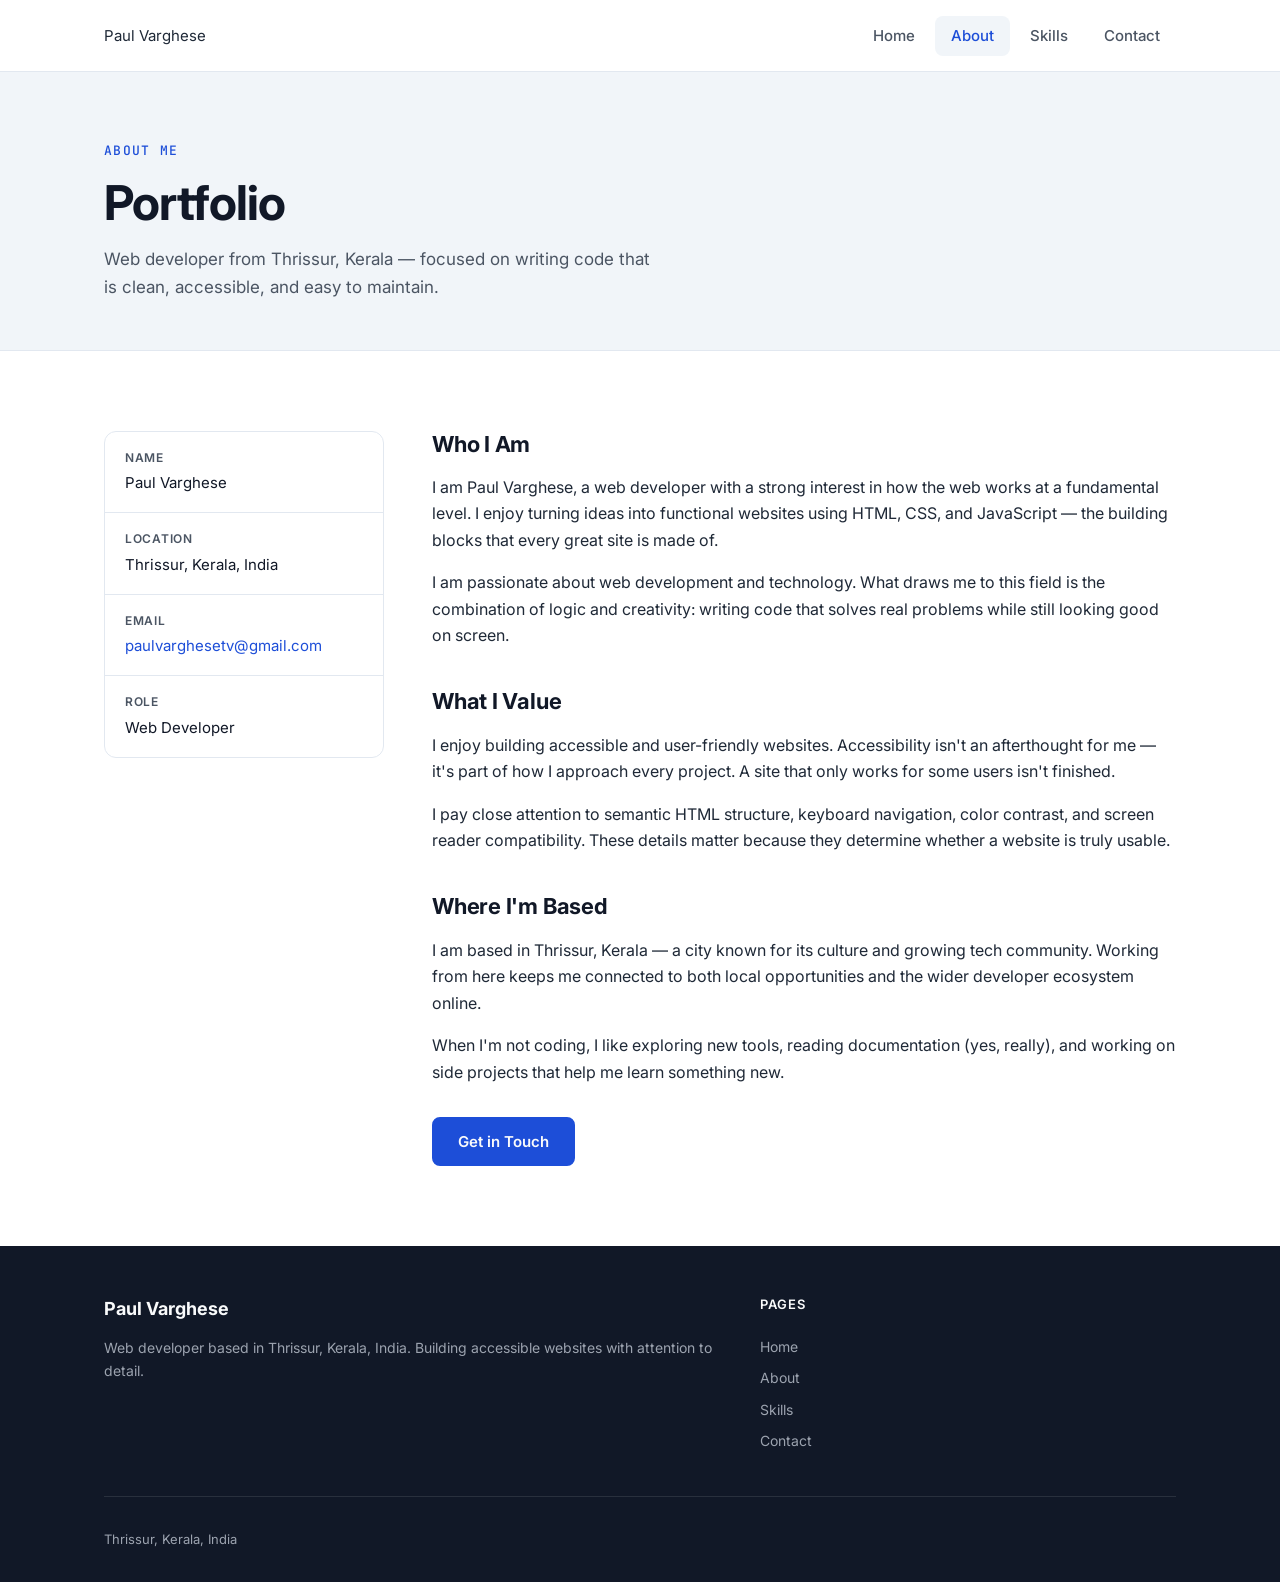
==== about.html @ f2b1d336 "Add multi-page personal portfolio website for Paul Varghese. Co-authored-by: Cursor <cursoragent@cur" ====
<!DOCTYPE html>
<html lang="en">
<head>
  <meta charset="UTF-8">
  <meta name="viewport" content="width=device-width, initial-scale=1.0">
  <meta name="description" content="Learn more about Paul Varghese — a web developer from Thrissur, Kerala, passionate about accessible and user-friendly websites.">
  <meta name="keywords" content="Paul Varghese, about, web developer, Thrissur, Kerala, biography">
  <meta name="author" content="Paul Varghese">
  <meta name="robots" content="index, follow">

  <meta property="og:type" content="website">
  <meta property="og:title" content="About Paul Varghese | Web Developer">
  <meta property="og:description" content="Paul Varghese is a web developer from Thrissur, Kerala, focused on building accessible digital experiences.">
  <meta property="og:url" content="https://paulvarghese.dev/about">
  <meta property="og:locale" content="en_IN">

  <title>About | Paul Varghese — Web Developer</title>

  <link rel="preconnect" href="https://fonts.googleapis.com">
  <link rel="preconnect" href="https://fonts.gstatic.com" crossorigin>
  <link href="https://fonts.googleapis.com/css2?family=Inter:wght@400;500;600;700&family=JetBrains+Mono:wght@400;500&display=swap" rel="stylesheet">

  <link rel="stylesheet" href="css/style.css">
</head>
<body>
  <a href="#main-content" class="skip-link">Skip to main content</a>

  <header class="site-header" role="banner">
    <div class="container header-inner">
      <a href="index.html" class="site-logo" aria-label="Paul Varghese — Home">Paul Varghese</a>

      <button class="nav-toggle" aria-label="Toggle navigation menu" aria-expanded="false" aria-controls="main-nav">
        <span class="nav-toggle-bar"></span>
        <span class="nav-toggle-bar"></span>
        <span class="nav-toggle-bar"></span>
      </button>

      <nav class="site-nav" id="main-nav" role="navigation" aria-label="Main navigation">
        <ul>
          <li><a href="index.html">Home</a></li>
          <li><a href="about.html" aria-current="page">About</a></li>
          <li><a href="skills.html">Skills</a></li>
          <li><a href="contact.html">Contact</a></li>
        </ul>
      </nav>
    </div>
  </header>

  <main id="main-content">
    <header class="page-banner">
      <div class="container fade-in">
        <span class="section-label">About Me</span>
        <h1>Portfolio</h1>
        <p class="section-desc">Web developer from Thrissur, Kerala — focused on writing code that is clean, accessible, and easy to maintain.</p>
      </div>
    </header>

    <section class="section" aria-labelledby="about-content-heading">
      <div class="container about-grid">
        <aside class="about-sidebar fade-in" aria-label="Personal details">
          <ul class="about-info-list">
            <li class="about-info-item">
              <p class="about-info-label">Name</p>
              <p class="about-info-value">Paul Varghese</p>
            </li>
            <li class="about-info-item">
              <p class="about-info-label">Location</p>
              <p class="about-info-value">Thrissur, Kerala, India</p>
            </li>
            <li class="about-info-item">
              <p class="about-info-label">Email</p>
              <p class="about-info-value">
                <a href="mailto:paulvarghesetv@gmail.com">paulvarghesetv@gmail.com</a>
              </p>
            </li>
            <li class="about-info-item">
              <p class="about-info-label">Role</p>
              <p class="about-info-value">Web Developer</p>
            </li>
          </ul>
        </aside>

        <article class="about-content fade-in">
          <h2 id="about-content-heading">Who I Am</h2>
          <p>I am Paul Varghese, a web developer with a strong interest in how the web works at a fundamental level. I enjoy turning ideas into functional websites using HTML, CSS, and JavaScript — the building blocks that every great site is made of.</p>
          <p>I am passionate about web development and technology. What draws me to this field is the combination of logic and creativity: writing code that solves real problems while still looking good on screen.</p>

          <h2>What I Value</h2>
          <p>I enjoy building accessible and user-friendly websites. Accessibility isn't an afterthought for me — it's part of how I approach every project. A site that only works for some users isn't finished.</p>
          <p>I pay close attention to semantic HTML structure, keyboard navigation, color contrast, and screen reader compatibility. These details matter because they determine whether a website is truly usable.</p>

          <h2>Where I'm Based</h2>
          <p>I am based in Thrissur, Kerala — a city known for its culture and growing tech community. Working from here keeps me connected to both local opportunities and the wider developer ecosystem online.</p>
          <p>When I'm not coding, I like exploring new tools, reading documentation (yes, really), and working on side projects that help me learn something new.</p>

          <div style="margin-top: 2rem;">
            <a href="contact.html" class="btn btn-primary">Get in Touch</a>
          </div>
        </article>
      </div>
    </section>
  </main>

  <footer class="site-footer" role="contentinfo">
    <div class="container">
      <div class="footer-grid">
        <div>
          <p class="footer-brand">Paul Varghese</p>
          <p class="footer-text">Web developer based in Thrissur, Kerala, India. Building accessible websites with attention to detail.</p>
        </div>

        <nav aria-label="Footer navigation">
          <p class="footer-heading">Pages</p>
          <ul class="footer-links">
            <li><a href="index.html">Home</a></li>
            <li><a href="about.html">About</a></li>
            <li><a href="skills.html">Skills</a></li>
            <li><a href="contact.html">Contact</a></li>
          </ul>
        </nav>
      </div>

      <div class="footer-bottom">
        <p>Thrissur, Kerala, India</p>
      </div>
    </div>
  </footer>

  <script src="js/main.js"></script>
</body>
</html>
---- css/style.css ----
/* ==========================================================================
   Paul Varghese Portfolio — Main Stylesheet
   Color palette: blue (#1d4ed8), white (#ffffff), dark gray (#111827)
   ========================================================================== */

/* --- CSS Custom Properties --- */
:root {
  --color-primary: #1d4ed8;
  --color-primary-dark: #1e3a8a;
  --color-primary-light: #3b82f6;
  --color-accent: #2563eb;
  --color-bg: #ffffff;
  --color-bg-alt: #f1f5f9;
  --color-bg-dark: #111827;
  --color-text: #1f2937;
  --color-text-muted: #4b5563;
  --color-text-light: #f9fafb;
  --color-border: #e2e8f0;
  --color-focus: #f59e0b;
  --font-sans: "Inter", system-ui, -apple-system, sans-serif;
  --font-mono: "JetBrains Mono", "Fira Code", monospace;
  --shadow-sm: 0 1px 3px rgba(17, 24, 39, 0.08);
  --shadow-md: 0 4px 16px rgba(17, 24, 39, 0.1);
  --radius: 8px;
  --radius-lg: 12px;
  --transition: 0.2s ease;
  --max-width: 1120px;
  --header-height: 72px;
}

/* --- Reset & Base --- */
*,
*::before,
*::after {
  box-sizing: border-box;
  margin: 0;
  padding: 0;
}

html {
  scroll-behavior: smooth;
  font-size: 100%;
}

body {
  font-family: var(--font-sans);
  font-size: 1rem;
  line-height: 1.65;
  color: var(--color-text);
  background-color: var(--color-bg);
  -webkit-font-smoothing: antialiased;
}

img {
  max-width: 100%;
  height: auto;
  display: block;
}

a {
  color: var(--color-primary);
  text-decoration-thickness: 1px;
  text-underline-offset: 3px;
  transition: color var(--transition);
}

a:hover {
  color: var(--color-primary-dark);
}

ul,
ol {
  list-style: none;
}

/* --- Screen Reader Only (Accessibility) --- */
.visually-hidden {
  position: absolute;
  width: 1px;
  height: 1px;
  padding: 0;
  margin: -1px;
  overflow: hidden;
  clip: rect(0, 0, 0, 0);
  white-space: nowrap;
  border: 0;
}

/* --- Skip Link (Accessibility) --- */
.skip-link {
  position: absolute;
  top: -100%;
  left: 1rem;
  z-index: 1000;
  padding: 0.75rem 1.25rem;
  background: var(--color-bg-dark);
  color: var(--color-text-light);
  font-weight: 600;
  border-radius: var(--radius);
  text-decoration: none;
}

.skip-link:focus {
  top: 1rem;
  outline: 3px solid var(--color-focus);
  outline-offset: 2px;
}

/* --- Focus Indicators (WCAG) --- */
:focus-visible {
  outline: 3px solid var(--color-focus);
  outline-offset: 3px;
}

/* --- Typography --- */
h1,
h2,
h3,
h4 {
  line-height: 1.25;
  font-weight: 700;
  color: var(--color-bg-dark);
}

h1 {
  font-size: clamp(2rem, 5vw, 3rem);
  letter-spacing: -0.02em;
}

h2 {
  font-size: clamp(1.5rem, 3.5vw, 2.25rem);
  letter-spacing: -0.01em;
}

h3 {
  font-size: 1.25rem;
}

p {
  margin-bottom: 1rem;
}

p:last-child {
  margin-bottom: 0;
}

.text-muted {
  color: var(--color-text-muted);
}

.text-mono {
  font-family: var(--font-mono);
  font-size: 0.875rem;
  letter-spacing: 0.02em;
}

/* --- Layout Utilities --- */
.container {
  width: 100%;
  max-width: var(--max-width);
  margin-inline: auto;
  padding-inline: 1.5rem;
}

.section {
  padding-block: 5rem;
}

.section-header {
  margin-bottom: 3rem;
}

.section-label {
  display: inline-block;
  font-family: var(--font-mono);
  font-size: 0.8125rem;
  font-weight: 500;
  text-transform: uppercase;
  letter-spacing: 0.1em;
  color: var(--color-primary);
  margin-bottom: 0.75rem;
}

.section-title {
  margin-bottom: 0.75rem;
}

.section-desc {
  max-width: 560px;
  color: var(--color-text-muted);
  font-size: 1.0625rem;
}

/* --- Header & Navigation --- */
.site-header {
  position: sticky;
  top: 0;
  z-index: 100;
  background: rgba(255, 255, 255, 0.95);
  backdrop-filter: blur(8px);
  border-bottom: 1px solid var(--color-border);
  height: var(--header-height);
}

.header-inner {
  display: flex;
  align-items: center;
  justify-content: space-between;
  height: var(--header-height);
}

.site-logo {
  font-size: 0.9375rem;
  font-weight: 400;
  color: var(--color-text);
  text-decoration: none;
}

.site-nav ul {
  display: flex;
  align-items: center;
  gap: 0.25rem;
}

.site-nav a {
  display: block;
  padding: 0.5rem 1rem;
  font-size: 0.9375rem;
  font-weight: 500;
  color: var(--color-text-muted);
  text-decoration: none;
  border-radius: var(--radius);
  transition: color var(--transition), background var(--transition);
}

.site-nav a:hover,
.site-nav a[aria-current="page"] {
  color: var(--color-primary);
  background: var(--color-bg-alt);
}

/* Mobile menu toggle */
.nav-toggle {
  display: none;
  flex-direction: column;
  justify-content: center;
  gap: 5px;
  width: 44px;
  height: 44px;
  padding: 0.5rem;
  background: none;
  border: 1px solid var(--color-border);
  border-radius: var(--radius);
  cursor: pointer;
}

.nav-toggle-bar {
  display: block;
  width: 100%;
  height: 2px;
  background: var(--color-bg-dark);
  border-radius: 2px;
  transition: transform var(--transition), opacity var(--transition);
}

.nav-toggle[aria-expanded="true"] .nav-toggle-bar:nth-child(1) {
  transform: translateY(7px) rotate(45deg);
}

.nav-toggle[aria-expanded="true"] .nav-toggle-bar:nth-child(2) {
  opacity: 0;
}

.nav-toggle[aria-expanded="true"] .nav-toggle-bar:nth-child(3) {
  transform: translateY(-7px) rotate(-45deg);
}

/* --- Hero Section --- */
.hero {
  padding-block: 6rem 5rem;
  background: linear-gradient(160deg, var(--color-bg-alt) 0%, var(--color-bg) 60%);
  border-bottom: 1px solid var(--color-border);
}

.hero-content {
  max-width: 620px;
}

.hero-greeting {
  font-family: var(--font-mono);
  font-size: 0.875rem;
  color: var(--color-primary);
  margin-bottom: 1rem;
}

.hero-title {
  margin-bottom: 1.25rem;
}

.hero-subtitle {
  font-size: 1.25rem;
  color: var(--color-text-muted);
  margin-bottom: 1.5rem;
  font-weight: 400;
}

.hero-location {
  display: inline-flex;
  align-items: center;
  gap: 0.5rem;
  font-size: 0.9375rem;
  color: var(--color-text-muted);
  margin-bottom: 2rem;
}

.hero-location svg {
  flex-shrink: 0;
  color: var(--color-primary);
}

.hero-actions {
  display: flex;
  flex-wrap: wrap;
  gap: 1rem;
}

/* --- Buttons --- */
.btn {
  display: inline-flex;
  align-items: center;
  justify-content: center;
  gap: 0.5rem;
  padding: 0.75rem 1.5rem;
  font-family: var(--font-sans);
  font-size: 0.9375rem;
  font-weight: 600;
  line-height: 1.4;
  border-radius: var(--radius);
  border: 2px solid transparent;
  cursor: pointer;
  text-decoration: none;
  transition: background var(--transition), color var(--transition),
    border-color var(--transition), transform var(--transition);
}

.btn:active {
  transform: scale(0.98);
}

.btn-primary {
  background: var(--color-primary);
  color: var(--color-text-light);
  border-color: var(--color-primary);
}

.btn-primary:hover {
  background: var(--color-primary-dark);
  border-color: var(--color-primary-dark);
  color: var(--color-text-light);
}

.btn-outline {
  background: transparent;
  color: var(--color-primary);
  border-color: var(--color-primary);
}

.btn-outline:hover {
  background: var(--color-primary);
  color: var(--color-text-light);
}

/* --- Cards --- */
.card-grid {
  display: grid;
  grid-template-columns: repeat(auto-fill, minmax(300px, 1fr));
  gap: 1.5rem;
}

.card {
  background: var(--color-bg);
  border: 1px solid var(--color-border);
  border-radius: var(--radius-lg);
  padding: 1.75rem;
  transition: border-color var(--transition), box-shadow var(--transition),
    transform var(--transition);
}

.card:hover {
  border-color: var(--color-primary-light);
  box-shadow: var(--shadow-md);
  transform: translateY(-2px);
}

.card-icon {
  width: 44px;
  height: 44px;
  display: flex;
  align-items: center;
  justify-content: center;
  background: var(--color-bg-alt);
  border-radius: var(--radius);
  color: var(--color-primary);
  margin-bottom: 1.25rem;
}

.card-title {
  margin-bottom: 0.5rem;
}

.card-text {
  color: var(--color-text-muted);
  font-size: 0.9375rem;
}

/* --- Skills --- */
.skills-grid {
  display: grid;
  grid-template-columns: repeat(auto-fill, minmax(280px, 1fr));
  gap: 1.5rem;
}

.skill-card {
  background: var(--color-bg);
  border: 1px solid var(--color-border);
  border-radius: var(--radius-lg);
  padding: 1.5rem;
}

.skill-header {
  display: flex;
  justify-content: space-between;
  align-items: baseline;
  margin-bottom: 0.75rem;
}

.skill-name {
  font-weight: 600;
  color: var(--color-bg-dark);
}

.skill-level {
  font-family: var(--font-mono);
  font-size: 0.8125rem;
  color: var(--color-primary);
}

.skill-bar {
  height: 6px;
  background: var(--color-bg-alt);
  border-radius: 99px;
  overflow: hidden;
}

.skill-bar-fill {
  height: 100%;
  background: linear-gradient(90deg, var(--color-primary), var(--color-primary-light));
  border-radius: 99px;
  width: 0;
  transition: width 1s ease-out;
}

.skill-bar-fill.animated {
  width: var(--skill-level);
}

.skill-tags {
  display: flex;
  flex-wrap: wrap;
  gap: 0.5rem;
  margin-top: 2rem;
}

.skill-tag {
  padding: 0.375rem 0.875rem;
  font-size: 0.8125rem;
  font-weight: 500;
  background: var(--color-bg-alt);
  color: var(--color-text);
  border: 1px solid var(--color-border);
  border-radius: 99px;
}

/* --- About Page --- */
.about-grid {
  display: grid;
  grid-template-columns: 280px 1fr;
  gap: 3rem;
  align-items: start;
}

.about-sidebar {
  position: sticky;
  top: calc(var(--header-height) + 2rem);
}

.about-info-list {
  border: 1px solid var(--color-border);
  border-radius: var(--radius-lg);
  overflow: hidden;
}

.about-info-item {
  padding: 1rem 1.25rem;
  border-bottom: 1px solid var(--color-border);
}

.about-info-item:last-child {
  border-bottom: none;
}

.about-info-label {
  font-size: 0.75rem;
  font-weight: 600;
  text-transform: uppercase;
  letter-spacing: 0.06em;
  color: var(--color-text-muted);
  margin-bottom: 0.25rem;
}

.about-info-value {
  font-size: 0.9375rem;
  color: var(--color-bg-dark);
}

.about-info-value a {
  text-decoration: none;
}

.about-info-value a:hover {
  text-decoration: underline;
}

.about-content h2 {
  margin-top: 2.5rem;
  margin-bottom: 1rem;
  font-size: 1.375rem;
}

.about-content h2:first-child {
  margin-top: 0;
}

/* --- Contact Page --- */
.contact-grid {
  display: grid;
  grid-template-columns: 1fr 1.2fr;
  gap: 3rem;
  align-items: start;
}

.contact-info-card {
  background: var(--color-bg-dark);
  color: var(--color-text-light);
  border-radius: var(--radius-lg);
  padding: 2rem;
}

.contact-info-card h2 {
  color: var(--color-text-light);
  font-size: 1.375rem;
  margin-bottom: 1rem;
}

.contact-info-card p {
  color: #d1d5db;
  font-size: 0.9375rem;
  margin-bottom: 2rem;
}

.contact-detail {
  display: flex;
  align-items: flex-start;
  gap: 1rem;
  margin-bottom: 1.25rem;
}

.contact-detail-icon {
  flex-shrink: 0;
  width: 40px;
  height: 40px;
  display: flex;
  align-items: center;
  justify-content: center;
  background: rgba(255, 255, 255, 0.1);
  border-radius: var(--radius);
  color: var(--color-primary-light);
}

.contact-detail-label {
  font-size: 0.75rem;
  text-transform: uppercase;
  letter-spacing: 0.06em;
  color: #9ca3af;
  margin-bottom: 0.125rem;
}

.contact-detail-value {
  font-size: 0.9375rem;
}

.contact-detail-value a {
  color: var(--color-text-light);
  text-decoration: none;
}

.contact-detail-value a:hover {
  color: var(--color-primary-light);
  text-decoration: underline;
}

/* --- Form Styles --- */
.form-group {
  margin-bottom: 1.25rem;
}

.form-label {
  display: block;
  font-size: 0.875rem;
  font-weight: 600;
  color: var(--color-bg-dark);
  margin-bottom: 0.5rem;
}

.form-label .required {
  color: #dc2626;
  margin-left: 2px;
}

.form-input,
.form-textarea {
  width: 100%;
  padding: 0.75rem 1rem;
  font-family: var(--font-sans);
  font-size: 1rem;
  color: var(--color-text);
  background: var(--color-bg);
  border: 1px solid var(--color-border);
  border-radius: var(--radius);
  transition: border-color var(--transition), box-shadow var(--transition);
}

.form-input:hover,
.form-textarea:hover {
  border-color: #cbd5e1;
}

.form-input:focus,
.form-textarea:focus {
  outline: none;
  border-color: var(--color-primary);
  box-shadow: 0 0 0 3px rgba(29, 78, 216, 0.15);
}

.form-input.error,
.form-textarea.error {
  border-color: #dc2626;
}

.form-textarea {
  min-height: 150px;
  resize: vertical;
}

.form-error {
  display: none;
  font-size: 0.8125rem;
  color: #dc2626;
  margin-top: 0.375rem;
}

.form-error.visible {
  display: block;
}

.form-success {
  display: none;
  padding: 1rem 1.25rem;
  background: #ecfdf5;
  border: 1px solid #6ee7b7;
  border-radius: var(--radius);
  color: #065f46;
  font-size: 0.9375rem;
  margin-bottom: 1.5rem;
}

.form-success.visible {
  display: block;
}

/* --- Page Banner --- */
.page-banner {
  padding-block: 4rem 3rem;
  background: var(--color-bg-alt);
  border-bottom: 1px solid var(--color-border);
}

.page-banner .section-desc {
  margin-top: 0.75rem;
}

/* --- CTA Section --- */
.cta-section {
  background: var(--color-bg-dark);
  color: var(--color-text-light);
  text-align: center;
}

.cta-section h2 {
  color: var(--color-text-light);
  margin-bottom: 1rem;
}

.cta-section p {
  color: #d1d5db;
  max-width: 480px;
  margin-inline: auto;
  margin-bottom: 2rem;
}

/* --- Footer --- */
.site-footer {
  background: var(--color-bg-dark);
  color: #9ca3af;
  padding-block: 3rem 2rem;
}

.footer-grid {
  display: grid;
  grid-template-columns: 1.5fr 1fr;
  gap: 2rem;
  margin-bottom: 2.5rem;
}

.footer-brand {
  font-size: 1.125rem;
  font-weight: 700;
  color: var(--color-text-light);
  margin-bottom: 0.75rem;
}

.footer-text {
  font-size: 0.875rem;
  line-height: 1.7;
}

.footer-heading {
  font-size: 0.8125rem;
  font-weight: 600;
  text-transform: uppercase;
  letter-spacing: 0.08em;
  color: var(--color-text-light);
  margin-bottom: 1rem;
}

.footer-links a {
  display: block;
  font-size: 0.875rem;
  color: #9ca3af;
  text-decoration: none;
  padding-block: 0.25rem;
  transition: color var(--transition);
}

.footer-links a:hover {
  color: var(--color-text-light);
}

.footer-bottom {
  padding-top: 2rem;
  border-top: 1px solid rgba(255, 255, 255, 0.1);
  font-size: 0.8125rem;
  color: #9ca3af;
}

/* --- Animations --- */
.fade-in {
  opacity: 0;
  transform: translateY(16px);
  transition: opacity 0.5s ease, transform 0.5s ease;
}

.fade-in.visible {
  opacity: 1;
  transform: translateY(0);
}

/* --- Responsive --- */
@media (max-width: 900px) {
  .about-grid,
  .contact-grid {
    grid-template-columns: 1fr;
  }

  .about-sidebar {
    position: static;
  }

  .footer-grid {
    grid-template-columns: 1fr;
    gap: 2rem;
  }
}

@media (max-width: 768px) {
  .nav-toggle {
    display: flex;
  }

  .site-nav {
    position: fixed;
    top: var(--header-height);
    left: 0;
    right: 0;
    background: var(--color-bg);
    border-bottom: 1px solid var(--color-border);
    padding: 1rem;
    transform: translateY(-120%);
    opacity: 0;
    visibility: hidden;
    transition: transform 0.3s ease, opacity 0.3s ease, visibility 0.3s;
  }

  .site-nav.open {
    transform: translateY(0);
    opacity: 1;
    visibility: visible;
  }

  .site-nav ul {
    flex-direction: column;
    align-items: stretch;
  }

  .site-nav a {
    padding: 0.875rem 1rem;
  }

  .section {
    padding-block: 3.5rem;
  }
}

@media (prefers-reduced-motion: reduce) {
  html {
    scroll-behavior: auto;
  }

  *,
  *::before,
  *::after {
    animation-duration: 0.01ms !important;
    animation-iteration-count: 1 !important;
    transition-duration: 0.01ms !important;
  }

  .fade-in {
    opacity: 1;
    transform: none;
  }
}
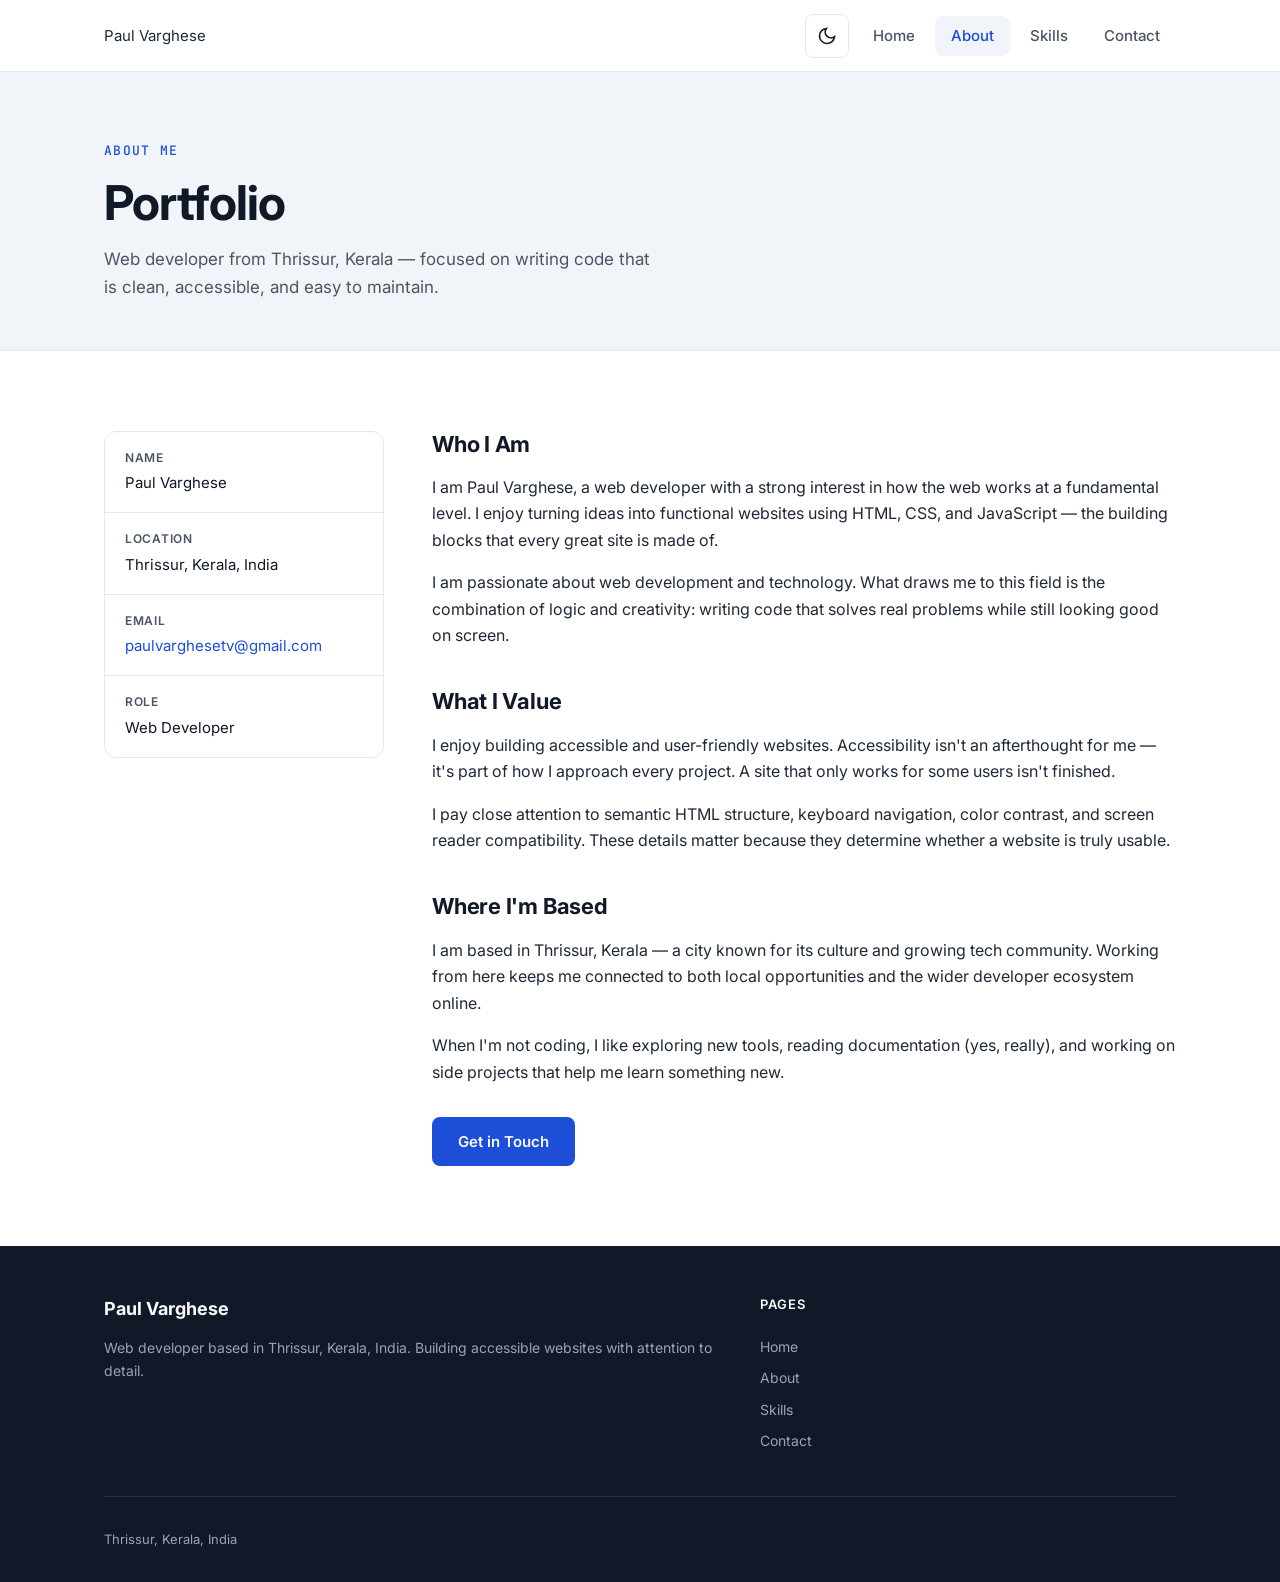
==== commit 9568020b: "Updated portfolio" ====
--- a/about.html
+++ b/about.html
@@ -6,6 +6,7 @@
   <meta name="description" content="Learn more about Paul Varghese — a web developer from Thrissur, Kerala, passionate about accessible and user-friendly websites.">
   <meta name="keywords" content="Paul Varghese, about, web developer, Thrissur, Kerala, biography">
   <meta name="author" content="Paul Varghese">
+  <meta name="color-scheme" content="light dark">
   <meta name="robots" content="index, follow">
 
   <meta property="og:type" content="website">
@@ -15,6 +16,8 @@
   <meta property="og:locale" content="en_IN">
 
   <title>About | Paul Varghese — Web Developer</title>
+
+  <script src="js/theme-init.js"></script>
 
   <link rel="preconnect" href="https://fonts.googleapis.com">
   <link rel="preconnect" href="https://fonts.gstatic.com" crossorigin>
@@ -29,20 +32,39 @@
     <div class="container header-inner">
       <a href="index.html" class="site-logo" aria-label="Paul Varghese — Home">Paul Varghese</a>
 
-      <button class="nav-toggle" aria-label="Toggle navigation menu" aria-expanded="false" aria-controls="main-nav">
-        <span class="nav-toggle-bar"></span>
-        <span class="nav-toggle-bar"></span>
-        <span class="nav-toggle-bar"></span>
-      </button>
+      <div class="header-end">
+        <button type="button" class="theme-toggle" id="theme-toggle" aria-label="Switch to dark mode" aria-pressed="false">
+          <svg class="theme-icon theme-icon-moon" width="20" height="20" viewBox="0 0 24 24" fill="none" stroke="currentColor" stroke-width="2" aria-hidden="true">
+            <path d="M21 12.79A9 9 0 1 1 11.21 3 7 7 0 0 0 21 12.79z"></path>
+          </svg>
+          <svg class="theme-icon theme-icon-sun" width="20" height="20" viewBox="0 0 24 24" fill="none" stroke="currentColor" stroke-width="2" aria-hidden="true">
+            <circle cx="12" cy="12" r="5"></circle>
+            <line x1="12" y1="1" x2="12" y2="3"></line>
+            <line x1="12" y1="21" x2="12" y2="23"></line>
+            <line x1="4.22" y1="4.22" x2="5.64" y2="5.64"></line>
+            <line x1="18.36" y1="18.36" x2="19.78" y2="19.78"></line>
+            <line x1="1" y1="12" x2="3" y2="12"></line>
+            <line x1="21" y1="12" x2="23" y2="12"></line>
+            <line x1="4.22" y1="19.78" x2="5.64" y2="18.36"></line>
+            <line x1="18.36" y1="5.64" x2="19.78" y2="4.22"></line>
+          </svg>
+        </button>
 
-      <nav class="site-nav" id="main-nav" role="navigation" aria-label="Main navigation">
-        <ul>
-          <li><a href="index.html">Home</a></li>
-          <li><a href="about.html" aria-current="page">About</a></li>
-          <li><a href="skills.html">Skills</a></li>
-          <li><a href="contact.html">Contact</a></li>
-        </ul>
-      </nav>
+        <button class="nav-toggle" aria-label="Toggle navigation menu" aria-expanded="false" aria-controls="main-nav">
+          <span class="nav-toggle-bar"></span>
+          <span class="nav-toggle-bar"></span>
+          <span class="nav-toggle-bar"></span>
+        </button>
+
+        <nav class="site-nav" id="main-nav" role="navigation" aria-label="Main navigation">
+          <ul>
+            <li><a href="index.html">Home</a></li>
+            <li><a href="about.html" aria-current="page">About</a></li>
+            <li><a href="skills.html">Skills</a></li>
+            <li><a href="contact.html">Contact</a></li>
+          </ul>
+        </nav>
+      </div>
     </div>
   </header>
 
--- a/css/style.css
+++ b/css/style.css
@@ -1,9 +1,9 @@
 /* ==========================================================================
    Paul Varghese Portfolio — Main Stylesheet
-   Color palette: blue (#1d4ed8), white (#ffffff), dark gray (#111827)
+   Supports light and dark themes via [data-theme="dark"] on <html>
    ========================================================================== */
 
-/* --- CSS Custom Properties --- */
+/* --- Light theme (default) --- */
 :root {
   --color-primary: #1d4ed8;
   --color-primary-dark: #1e3a8a;
@@ -11,12 +11,23 @@
   --color-accent: #2563eb;
   --color-bg: #ffffff;
   --color-bg-alt: #f1f5f9;
-  --color-bg-dark: #111827;
+  --color-heading: #111827;
   --color-text: #1f2937;
   --color-text-muted: #4b5563;
-  --color-text-light: #f9fafb;
+  --color-inverse-bg: #111827;
+  --color-inverse-text: #f9fafb;
+  --color-inverse-muted: #9ca3af;
+  --color-inverse-subtle: #d1d5db;
   --color-border: #e2e8f0;
+  --color-border-hover: #cbd5e1;
+  --color-header-bg: rgba(255, 255, 255, 0.95);
+  --color-icon: #111827;
   --color-focus: #f59e0b;
+  --color-error: #dc2626;
+  --color-success-bg: #ecfdf5;
+  --color-success-border: #6ee7b7;
+  --color-success-text: #065f46;
+  --color-focus-ring: rgba(29, 78, 216, 0.15);
   --font-sans: "Inter", system-ui, -apple-system, sans-serif;
   --font-mono: "JetBrains Mono", "Fira Code", monospace;
   --shadow-sm: 0 1px 3px rgba(17, 24, 39, 0.08);
@@ -26,6 +37,35 @@
   --transition: 0.2s ease;
   --max-width: 1120px;
   --header-height: 72px;
+  color-scheme: light;
+}
+
+/* --- Dark theme --- */
+[data-theme="dark"] {
+  --color-primary: #3b82f6;
+  --color-primary-dark: #60a5fa;
+  --color-primary-light: #93c5fd;
+  --color-accent: #2563eb;
+  --color-bg: #0f172a;
+  --color-bg-alt: #1e293b;
+  --color-heading: #f1f5f9;
+  --color-text: #e2e8f0;
+  --color-text-muted: #94a3b8;
+  --color-inverse-bg: #020617;
+  --color-inverse-text: #f1f5f9;
+  --color-inverse-muted: #94a3b8;
+  --color-inverse-subtle: #cbd5e1;
+  --color-border: #334155;
+  --color-border-hover: #475569;
+  --color-header-bg: rgba(15, 23, 42, 0.95);
+  --color-icon: #f1f5f9;
+  --color-focus-ring: rgba(59, 130, 246, 0.25);
+  --shadow-sm: 0 1px 3px rgba(0, 0, 0, 0.35);
+  --shadow-md: 0 4px 16px rgba(0, 0, 0, 0.45);
+  --color-success-bg: #064e3b;
+  --color-success-border: #059669;
+  --color-success-text: #a7f3d0;
+  color-scheme: dark;
 }
 
 /* --- Reset & Base --- */
@@ -49,6 +89,7 @@
   color: var(--color-text);
   background-color: var(--color-bg);
   -webkit-font-smoothing: antialiased;
+  transition: background-color var(--transition), color var(--transition);
 }
 
 img {
@@ -93,8 +134,8 @@
   left: 1rem;
   z-index: 1000;
   padding: 0.75rem 1.25rem;
-  background: var(--color-bg-dark);
-  color: var(--color-text-light);
+  background: var(--color-inverse-bg);
+  color: var(--color-inverse-text);
   font-weight: 600;
   border-radius: var(--radius);
   text-decoration: none;
@@ -119,7 +160,7 @@
 h4 {
   line-height: 1.25;
   font-weight: 700;
-  color: var(--color-bg-dark);
+  color: var(--color-heading);
 }
 
 h1 {
@@ -196,7 +237,7 @@
   position: sticky;
   top: 0;
   z-index: 100;
-  background: rgba(255, 255, 255, 0.95);
+  background: var(--color-header-bg);
   backdrop-filter: blur(8px);
   border-bottom: 1px solid var(--color-border);
   height: var(--header-height);
@@ -240,6 +281,50 @@
 }
 
 /* Mobile menu toggle */
+.header-end {
+  display: flex;
+  align-items: center;
+  gap: 0.5rem;
+}
+
+/* --- Theme Toggle --- */
+.theme-toggle {
+  display: flex;
+  align-items: center;
+  justify-content: center;
+  width: 44px;
+  height: 44px;
+  padding: 0;
+  background: none;
+  border: 1px solid var(--color-border);
+  border-radius: var(--radius);
+  color: var(--color-icon);
+  cursor: pointer;
+  transition: background var(--transition), border-color var(--transition), color var(--transition);
+}
+
+.theme-toggle:hover {
+  background: var(--color-bg-alt);
+  border-color: var(--color-border-hover);
+}
+
+.theme-icon {
+  width: 20px;
+  height: 20px;
+}
+
+.theme-icon-sun {
+  display: none;
+}
+
+[data-theme="dark"] .theme-icon-moon {
+  display: none;
+}
+
+[data-theme="dark"] .theme-icon-sun {
+  display: block;
+}
+
 .nav-toggle {
   display: none;
   flex-direction: column;
@@ -258,7 +343,7 @@
   display: block;
   width: 100%;
   height: 2px;
-  background: var(--color-bg-dark);
+  background: var(--color-icon);
   border-radius: 2px;
   transition: transform var(--transition), opacity var(--transition);
 }
@@ -349,14 +434,14 @@
 
 .btn-primary {
   background: var(--color-primary);
-  color: var(--color-text-light);
+  color: var(--color-inverse-text);
   border-color: var(--color-primary);
 }
 
 .btn-primary:hover {
   background: var(--color-primary-dark);
   border-color: var(--color-primary-dark);
-  color: var(--color-text-light);
+  color: var(--color-inverse-text);
 }
 
 .btn-outline {
@@ -367,7 +452,7 @@
 
 .btn-outline:hover {
   background: var(--color-primary);
-  color: var(--color-text-light);
+  color: var(--color-inverse-text);
 }
 
 /* --- Cards --- */
@@ -436,7 +521,7 @@
 
 .skill-name {
   font-weight: 600;
-  color: var(--color-bg-dark);
+  color: var(--color-heading);
 }
 
 .skill-level {
@@ -520,7 +605,7 @@
 
 .about-info-value {
   font-size: 0.9375rem;
-  color: var(--color-bg-dark);
+  color: var(--color-heading);
 }
 
 .about-info-value a {
@@ -550,20 +635,20 @@
 }
 
 .contact-info-card {
-  background: var(--color-bg-dark);
-  color: var(--color-text-light);
+  background: var(--color-inverse-bg);
+  color: var(--color-inverse-text);
   border-radius: var(--radius-lg);
   padding: 2rem;
 }
 
 .contact-info-card h2 {
-  color: var(--color-text-light);
+  color: var(--color-inverse-text);
   font-size: 1.375rem;
   margin-bottom: 1rem;
 }
 
 .contact-info-card p {
-  color: #d1d5db;
+  color: var(--color-inverse-subtle);
   font-size: 0.9375rem;
   margin-bottom: 2rem;
 }
@@ -591,7 +676,7 @@
   font-size: 0.75rem;
   text-transform: uppercase;
   letter-spacing: 0.06em;
-  color: #9ca3af;
+  color: var(--color-inverse-muted);
   margin-bottom: 0.125rem;
 }
 
@@ -600,7 +685,7 @@
 }
 
 .contact-detail-value a {
-  color: var(--color-text-light);
+  color: var(--color-inverse-text);
   text-decoration: none;
 }
 
@@ -618,12 +703,12 @@
   display: block;
   font-size: 0.875rem;
   font-weight: 600;
-  color: var(--color-bg-dark);
+  color: var(--color-heading);
   margin-bottom: 0.5rem;
 }
 
 .form-label .required {
-  color: #dc2626;
+  color: var(--color-error);
   margin-left: 2px;
 }
 
@@ -642,19 +727,19 @@
 
 .form-input:hover,
 .form-textarea:hover {
-  border-color: #cbd5e1;
+  border-color: var(--color-border-hover);
 }
 
 .form-input:focus,
 .form-textarea:focus {
   outline: none;
   border-color: var(--color-primary);
-  box-shadow: 0 0 0 3px rgba(29, 78, 216, 0.15);
+  box-shadow: 0 0 0 3px var(--color-focus-ring);
 }
 
 .form-input.error,
 .form-textarea.error {
-  border-color: #dc2626;
+  border-color: var(--color-error);
 }
 
 .form-textarea {
@@ -665,7 +750,7 @@
 .form-error {
   display: none;
   font-size: 0.8125rem;
-  color: #dc2626;
+  color: var(--color-error);
   margin-top: 0.375rem;
 }
 
@@ -676,10 +761,10 @@
 .form-success {
   display: none;
   padding: 1rem 1.25rem;
-  background: #ecfdf5;
-  border: 1px solid #6ee7b7;
+  background: var(--color-success-bg);
+  border: 1px solid var(--color-success-border);
   border-radius: var(--radius);
-  color: #065f46;
+  color: var(--color-success-text);
   font-size: 0.9375rem;
   margin-bottom: 1.5rem;
 }
@@ -701,18 +786,18 @@
 
 /* --- CTA Section --- */
 .cta-section {
-  background: var(--color-bg-dark);
-  color: var(--color-text-light);
+  background: var(--color-inverse-bg);
+  color: var(--color-inverse-text);
   text-align: center;
 }
 
 .cta-section h2 {
-  color: var(--color-text-light);
+  color: var(--color-inverse-text);
   margin-bottom: 1rem;
 }
 
 .cta-section p {
-  color: #d1d5db;
+  color: var(--color-inverse-subtle);
   max-width: 480px;
   margin-inline: auto;
   margin-bottom: 2rem;
@@ -720,8 +805,8 @@
 
 /* --- Footer --- */
 .site-footer {
-  background: var(--color-bg-dark);
-  color: #9ca3af;
+  background: var(--color-inverse-bg);
+  color: var(--color-inverse-muted);
   padding-block: 3rem 2rem;
 }
 
@@ -735,7 +820,7 @@
 .footer-brand {
   font-size: 1.125rem;
   font-weight: 700;
-  color: var(--color-text-light);
+  color: var(--color-inverse-text);
   margin-bottom: 0.75rem;
 }
 
@@ -749,28 +834,28 @@
   font-weight: 600;
   text-transform: uppercase;
   letter-spacing: 0.08em;
-  color: var(--color-text-light);
+  color: var(--color-inverse-text);
   margin-bottom: 1rem;
 }
 
 .footer-links a {
   display: block;
   font-size: 0.875rem;
-  color: #9ca3af;
+  color: var(--color-inverse-muted);
   text-decoration: none;
   padding-block: 0.25rem;
   transition: color var(--transition);
 }
 
 .footer-links a:hover {
-  color: var(--color-text-light);
+  color: var(--color-inverse-text);
 }
 
 .footer-bottom {
   padding-top: 2rem;
   border-top: 1px solid rgba(255, 255, 255, 0.1);
   font-size: 0.8125rem;
-  color: #9ca3af;
+  color: var(--color-inverse-muted);
 }
 
 /* --- Animations --- */
